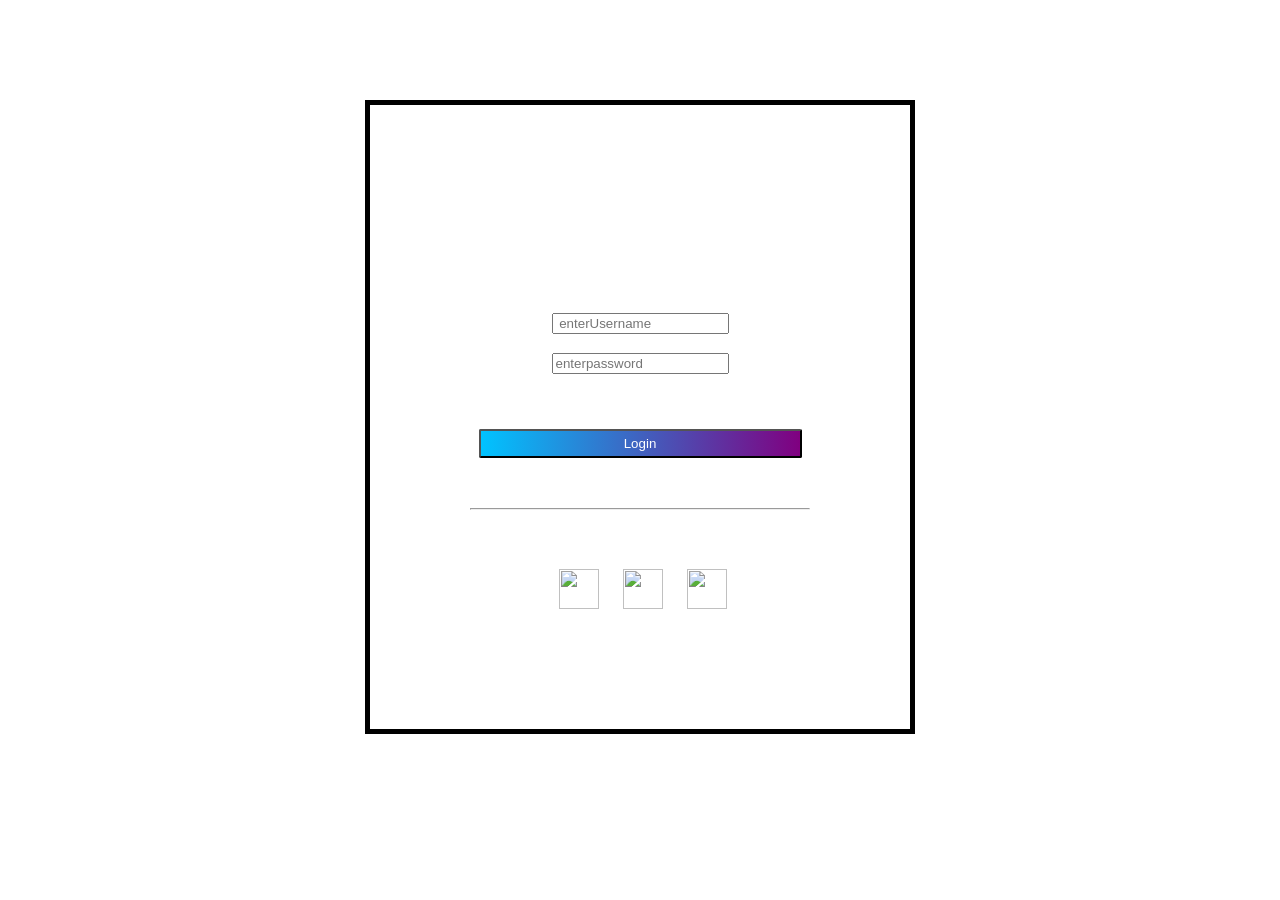
==== dashboard.html @ e5f2eb68 "Update dashboard.html" ====
<!DOCTYPE html>
<html lang="en">

<head>
    <meta charset="UTF-8">
    <meta name="viewport" content="width=device-width, initial-scale=1.0">

    <title>TaskFlow - Dashboard</title>

    <link rel="stylesheet" href="style.css">
</head>

<body>
<nav class="navbar">

    <div class="nav-logo">
        TaskFlow
    </div>

    <div class="nav-links">

        <a href="dashboard.html">Home</a>

        <a href="#taskList">Tasks</a>

        <a href="#about">About</a>

        <a href="#contact">Contact Us</a>
        <a href="#feedback">Feedback</a>

    </div>

</nav>
    <div class="dashboard">

        <h1>My To-Do List</h1>

        <p id="welcomeMessage">
            Welcome!
        </p>

        <button id="logoutBtn">
            Logout
        </button>
        <div class="stats-container">

    <div class="stat-card">
        <h3>Total</h3>
        <p id="totalTasks">0</p>
    </div>

    <div class="stat-card">
        <h3>Completed</h3>
        <p id="completedTasks">0</p>
    </div>

    <div class="stat-card">
        <h3>Pending</h3>
        <p id="pendingTasks">0</p>
    </div>

    <div class="stat-card">
        <h3>Progress</h3>
        <p id="taskProgress">0%</p>
    </div>

</div>

   

  
        <hr>

        <h2>Tasks</h2>

        <div class="task-input">

           <div class="task-input-area">

    <input
        type="text"
        id="taskInput"
        placeholder="Enter your task"
    >

    <select id="taskDuration">
         <option value="" selected disabled>Timing</option>
         <option value="0.5">30 Seconds</option>
        <option value="5">5 Minutes</option>
        <option value="15">15 Minutes</option>
        <option value="30">30 Minutes</option>
         <option value="45">45 Minutes</option>
        <option value="60">1 Hour</option>
        <option value="120">2 Hours</option>
         <option value="300">5 Hours</option>
         <option value="480">8 Hours</option>
         <option value="600">10 Hours</option>
         <option value="720">12 Hours</option>
         <option value="900">15 Hours</option>
         <option value="1080">18 Hours</option>
         <option value="1200">20 Hours</option>
         <option value="1320">22 Hours</option>
         <option value="1440">24 Hours</option>
    </select>
               <select id="taskPriority">
    <option value="high">🔴 High</option>
    <option value="medium" selected>🟡 Medium</option>
    <option value="low">🟢 Low</option>
</select>
               <input
    type="date"
    id="taskDueDate"
>

    <button
        type="button"
        id="addTaskBtn"
        class="add-task-btn"
    >
        Add Task
</button>


        </div>

        <ul id="taskList"></ul>

    </div>
        <section id="about" class="info-section">

    <h2>About TaskFlow</h2>

    <p>
        TaskFlow helps you organize your daily tasks,
        manage your time and stay productive.
    </p>

</section>
 <!-- =========================
     CONTACT US
     ========================= -->

<section id="contact" class="info-section">

    <h2>Contact Us</h2>

    <p>
        If you have any questions, need help, or want
        to contact the developer, you can reach us here.
    </p>

    <div class="contact-details">

        <div class="contact-item">
            <strong>📧 Email</strong>
            <a href="mailto:your-email@example.com">
                Todolistweb@gmail.com
            </a>
        </div>

        <div class="contact-item">
            <strong>📱 Phone</strong>
            <a href="tel:+911234567890">
                +91 9328321686 
            </a>
        </div>

        <div class="contact-item">
            <strong>📍 Location</strong>
            <span>
                Ahmedabad, India
            </span>
        </div>

    </div>

</section>


<!-- =========================
     FEEDBACK
     ========================= -->

<section id="feedback" class="info-section">

    <h2>Feedback & Report a Problem</h2>

    <p>
        Found a problem or have an idea to improve
        TaskFlow? Send your feedback to the developer.
    </p>

    <form id="feedbackForm">

        <label for="feedbackType">
            What would you like to send?
        </label>

        <select id="feedbackType" required>

            <option value="" selected disabled>
                Select an option
            </option>

            <option value="problem">
                🐞 Report a Problem
            </option>

            <option value="suggestion">
                💡 Suggest an Improvement
            </option>

            <option value="feedback">
                ⭐ General Feedback
            </option>

            <option value="other">
                ❓ Other
            </option>

        </select>


        <label for="feedbackName">
            Your Name
        </label>

        <input
            type="text"
            id="feedbackName"
            placeholder="Enter your name"
            required
        >


        <label for="feedbackEmail">
            Your Email
        </label>

        <input
            type="email"
            id="feedbackEmail"
            placeholder="Enter your email"
            required
        >


        <label for="feedbackMessage">
            Describe your problem or feedback
        </label>

        <textarea
            id="feedbackMessage"
            placeholder="Tell us what happened..."
            rows="6"
            required
        ></textarea>


        <button
            type="submit"
            id="sendFeedbackBtn"
        >
            Send Feedback
        </button>

    </form>

</section>


    <script src="script.js"></script>

</body>
---- style.css ----
/* =========================================
   TASKFLOW - CLASSIC DASHBOARD
   ========================================= */

* {
    box-sizing: border-box;
}

html,
body {
    margin: 0;
    padding: 0;
    min-height: 100%;
}

body {
    min-height: 100vh;
    padding: 30px 15px;

    font-family: Arial, Helvetica, sans-serif;

    color: #1f2937;

    background: #f4f6f9;

    overflow-x: hidden;
}


/* =========================================
   MAIN DASHBOARD
   ========================================= */

.dashboard {
    width: 100%;
    max-width: 1000px;

    margin: 0 auto;
    padding: 30px;

    background: #ffffff;

    border: 1px solid #e1e5eb;

    border-radius: 12px;

    box-shadow:
        0 4px 20px rgba(0, 0, 0, 0.08);
}


/* =========================================
   TITLE
   ========================================= */

.dashboard h1 {
    margin: 0 0 8px;

    font-size: 32px;

    color: #1e3a5f;
}

.dashboard h2 {
    margin-top: 25px;

    color: #26384d;
}


/* =========================================
   WELCOME
   ========================================= */

#welcomeMessage {
    margin: 0 0 18px;

    color: #6b7280;

    font-size: 15px;
}


/* =========================================
   LOGOUT
   ========================================= */

#logoutBtn {
    padding: 9px 18px;

    background: #ffffff;

    color: #dc3545;

    border: 1px solid #dc3545;

    border-radius: 6px;

    font-weight: 600;

    cursor: pointer;

    transition: 0.2s;
}

#logoutBtn:hover {
    background: #dc3545;

    color: #ffffff;
}


/* =========================================
   DIVIDER
   ========================================= */

.dashboard hr {
    height: 1px;

    margin: 25px 0;

    border: 0;

    background: #e5e7eb;
}


/* =========================================
   PRODUCTIVITY STATS
   ========================================= */

.stats-container {
    display: grid;

    grid-template-columns:
        repeat(4, 1fr);

    gap: 15px;

    margin: 25px 0;
}

.stat-card {
    padding: 18px;

    text-align: center;

    background: #f8fafc;

    border: 1px solid #e2e8f0;

    border-radius: 10px;

    box-shadow:
        0 2px 7px rgba(0, 0, 0, 0.04);

    transition: 0.2s;
}

.stat-card:hover {
    transform: translateY(-2px);

    box-shadow:
        0 5px 12px rgba(0, 0, 0, 0.08);
}

.stat-card h3 {
    margin: 0 0 8px;

    color: #64748b;

    font-size: 13px;

    text-transform: uppercase;
}

.stat-card p {
    margin: 0;

    color: #2563eb;

    font-size: 27px;

    font-weight: bold;
}


/* =========================================
   INPUT AREA
   ========================================= */

.task-input {
    width: 100%;
}

.task-input-area {
    display: flex;

    align-items: center;

    gap: 10px;

    width: 100%;
}


/* =========================================
   TASK INPUT
   ========================================= */

#taskInput {
    flex: 1;

    min-width: 0;

    padding: 12px 14px;

    background: #ffffff;

    color: #1f2937;

    border: 1px solid #cbd5e1;

    border-radius: 6px;

    outline: none;

    font-size: 15px;

    transition: 0.2s;
}

#taskInput::placeholder {
    color: #9ca3af;
}

#taskInput:focus {
    border-color: #2563eb;

    box-shadow:
        0 0 0 3px rgba(37, 99, 235, 0.1);
}


/* =========================================
   TIMING
   ========================================= */

#taskDuration {
    padding: 12px;

    background: #ffffff;

    color: #374151;

    border: 1px solid #cbd5e1;

    border-radius: 6px;

    outline: none;

    cursor: pointer;

    font-size: 14px;
}

#taskDuration:focus {
    border-color: #2563eb;
}


/* =========================================
   PRIORITY
   ========================================= */

#taskPriority {
    padding: 12px;

    background: #ffffff;

    color: #374151;

    border: 1px solid #cbd5e1;

    border-radius: 6px;

    outline: none;

    cursor: pointer;

    font-size: 14px;
}

#taskPriority:focus {
    border-color: #2563eb;
}


/* =========================================
   DUE DATE
   ========================================= */

#taskDueDate {
    padding: 12px;

    background: #ffffff;

    color: #374151;

    border: 1px solid #cbd5e1;

    border-radius: 6px;

    outline: none;

    cursor: pointer;

    font-size: 14px;
}

#taskDueDate:focus {
    border-color: #2563eb;
}


/* =========================================
   ADD TASK BUTTON
   ========================================= */

.add-task-btn {
    padding: 12px 20px;

    background: #2563eb;

    color: #ffffff;

    border: 1px solid #2563eb;

    border-radius: 6px;

    font-weight: 600;

    cursor: pointer;

    white-space: nowrap;

    transition: 0.2s;
}

.add-task-btn:hover {
    background: #1d4ed8;

    border-color: #1d4ed8;
}


/* =========================================
   TASK LIST
   ========================================= */

#taskList {
    margin: 25px 0 0;

    padding: 0;

    list-style: none;
}


/* =========================================
   TASK CARD
   ========================================= */

#taskList li {
    margin-bottom: 12px;

    padding: 16px;

    background: #ffffff;

    border: 1px solid #e2e8f0;

    border-radius: 8px;

    box-shadow:
        0 2px 6px rgba(0, 0, 0, 0.04);

    transition: 0.2s;
}

#taskList li:hover {
    border-color: #cbd5e1;

    box-shadow:
        0 4px 10px rgba(0, 0, 0, 0.07);
}


/* =========================================
   CHECKBOX
   ========================================= */

#taskList input[type="checkbox"] {
    width: 17px;

    height: 17px;

    accent-color: #2563eb;

    cursor: pointer;
}


/* =========================================
   TASK TEXT
   ========================================= */

#taskList span {
    color: #1f2937;

    word-break: break-word;
}


/* =========================================
   TIMER
   ========================================= */

.task-timer {
    display: inline-block;

    margin: 10px 0;

    padding: 6px 10px;

    color: #2563eb;

    background: #eff6ff;

    border: 1px solid #bfdbfe;

    border-radius: 5px;

    font-size: 14px;

    font-weight: 600;
}


/* =========================================
   PRIORITY TEXT
   ========================================= */

.task-priority {
    margin-left: 8px;

    color: #475569;

    font-size: 12px;

    font-weight: 600;
}


/* =========================================
   DUE DATE TEXT
   ========================================= */

.task-due-date {
    margin-left: 8px;

    color: #64748b;

    font-size: 12px;
}


/* =========================================
   TASK BUTTONS
   ========================================= */

#taskList button {
    padding: 7px 12px;

    border-radius: 5px;

    font-weight: 600;

    cursor: pointer;

    transition: 0.2s;
}


/* EDIT */

#taskList button:first-of-type {
    background: #ffffff;

    color: #2563eb;

    border: 1px solid #2563eb;
}

#taskList button:first-of-type:hover {
    background: #2563eb;

    color: #ffffff;
}


/* DELETE */

#taskList button:last-of-type {
    background: #ffffff;

    color: #dc3545;

    border: 1px solid #dc3545;
}

#taskList button:last-of-type:hover {
    background: #dc3545;

    color: #ffffff;
}


/* =========================================
   MOBILE
   ========================================= */

@media (max-width: 700px) {

    body {
        padding: 10px;
    }

    .dashboard {
        width: 100%;

        padding: 20px 15px;

        border-radius: 10px;
    }

    .dashboard h1 {
        font-size: 27px;
    }

    .stats-container {
        grid-template-columns:
            repeat(2, 1fr);
    }

    .task-input-area {
        flex-direction: column;

        align-items: stretch;
    }

    #taskInput,
    #taskDuration,
    #taskPriority,
    #taskDueDate,
    .add-task-btn {
        width: 100%;
    }

    #taskList li {
        width: 100%;
    }

    .task-timer {
        width: auto;

        text-align: center;
    }

    #taskList button {
        margin-top: 5px;
    }
}
 /* =========================================
   NAVBAR
   ========================================= */

.navbar {
    max-width: 1000px;

    margin: 0 auto 15px;

    padding: 15px 25px;

    background: #ffffff;

    border: 1px solid #e1e5eb;

    border-radius: 10px;

    box-shadow:
        0 3px 12px rgba(0, 0, 0, 0.06);

    display: flex;

    align-items: center;

    justify-content: space-between;
}

.nav-logo {
    font-size: 22px;

    font-weight: bold;

    color: #1e3a5f;
}

.nav-links {
    display: flex;

    gap: 25px;

    align-items: center;
}

.nav-links a {
    color: #475569;

    text-decoration: none;

    font-size: 14px;

    font-weight: 600;
}

.nav-links a:hover {
    color: #2563eb;
}


/* =========================================
   ABOUT + CONTACT
   ========================================= */

.info-section {
    max-width: 1000px;

    margin: 20px auto;

    padding: 30px;

    background: #ffffff;

    border: 1px solid #e1e5eb;

    border-radius: 10px;

    box-shadow:
        0 3px 12px rgba(0, 0, 0, 0.05);
}

.info-section h2 {
    margin-top: 0;

    color: #1e3a5f;
}

.info-section p {
    color: #64748b;

    line-height: 1.6;
}


/* =========================================
   FEEDBACK FORM
   ========================================= */

#contactForm {
    display: flex;

    flex-direction: column;

    gap: 10px;

    max-width: 600px;
}

#contactForm label {
    margin-top: 8px;

    color: #374151;

    font-size: 14px;

    font-weight: 600;
}

#contactForm input,
#contactForm select,
#contactForm textarea {
    width: 100%;

    padding: 12px;

    background: #ffffff;

    color: #1f2937;

    border: 1px solid #cbd5e1;

    border-radius: 6px;

    outline: none;

    font-family: inherit;
}

#contactForm textarea {
    resize: vertical;
}

#contactForm input:focus,
#contactForm select:focus,
#contactForm textarea:focus {
    border-color: #2563eb;
}

#sendFeedbackBtn {
    width: fit-content;

    margin-top: 8px;

    padding: 11px 22px;

    background: #2563eb;

    color: #ffffff;

    border: none;

    border-radius: 6px;

    font-weight: 600;

    cursor: pointer;
}

#sendFeedbackBtn:hover {
    background: #1d4ed8;
}


/* =========================================
   MOBILE
   ========================================= */

@media (max-width: 700px) {

    .navbar {
        flex-direction: column;

        gap: 15px;
    }

    .nav-links {
        width: 100%;

        justify-content: center;

        flex-wrap: wrap;

        gap: 15px;
    }

    .info-section {
        margin: 15px 0;

        padding: 20px;
    }
}
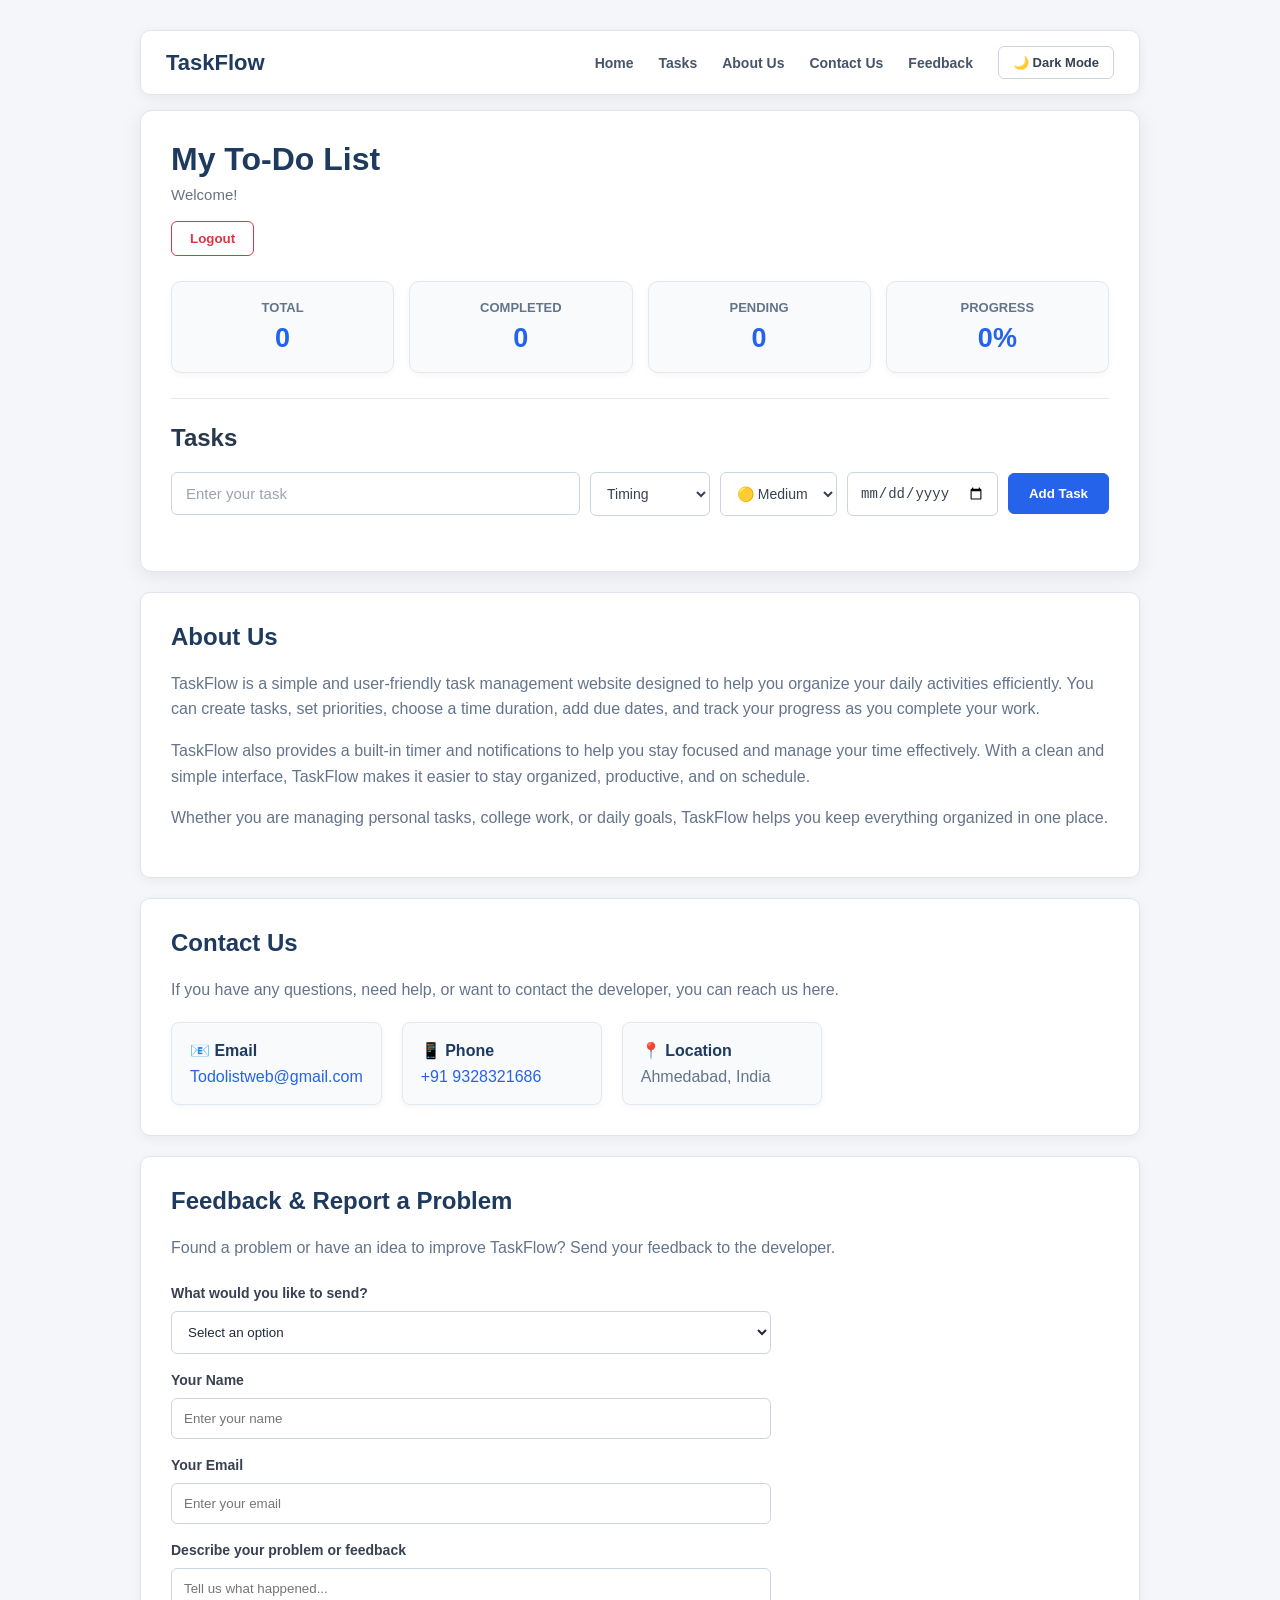
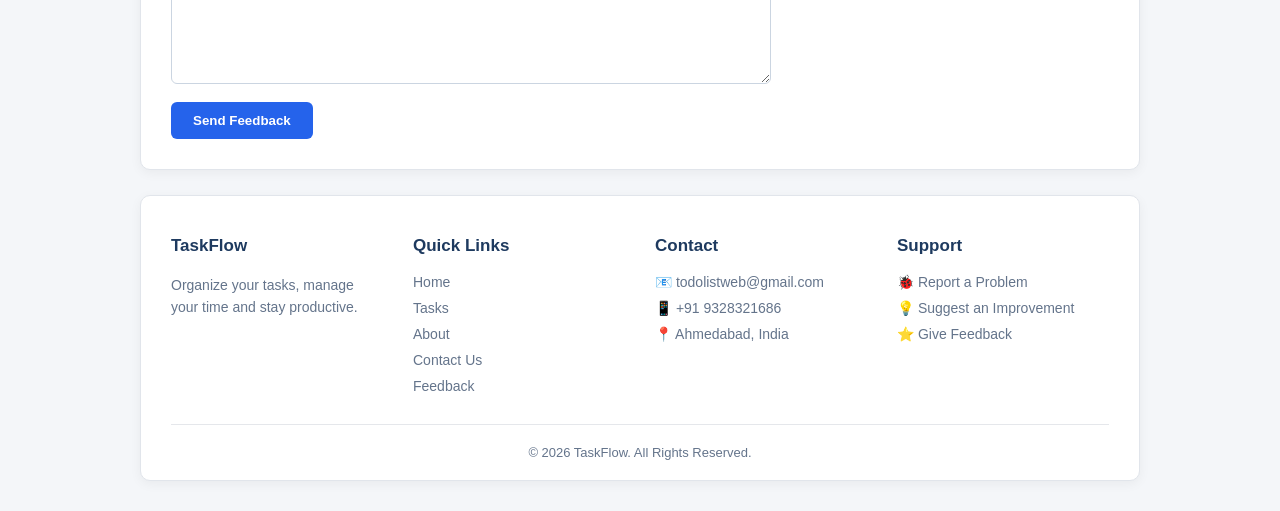
==== commit 41f856a3: "Add files via upload" ====
--- a/dashboard.html
+++ b/dashboard.html
@@ -1,274 +1,384 @@
-<!DOCTYPE html>
-<html lang="en">
-
-<head>
-    <meta charset="UTF-8">
-    <meta name="viewport" content="width=device-width, initial-scale=1.0">
-
-    <title>TaskFlow - Dashboard</title>
-
-    <link rel="stylesheet" href="style.css">
-</head>
-
-<body>
-<nav class="navbar">
-
-    <div class="nav-logo">
-        TaskFlow
-    </div>
-
-    <div class="nav-links">
-
-        <a href="dashboard.html">Home</a>
-
-        <a href="#taskList">Tasks</a>
-
-        <a href="#about">About</a>
-
-        <a href="#contact">Contact Us</a>
-        <a href="#feedback">Feedback</a>
-
-    </div>
-
-</nav>
-    <div class="dashboard">
-
-        <h1>My To-Do List</h1>
-
-        <p id="welcomeMessage">
-            Welcome!
-        </p>
-
-        <button id="logoutBtn">
-            Logout
-        </button>
-        <div class="stats-container">
-
-    <div class="stat-card">
-        <h3>Total</h3>
-        <p id="totalTasks">0</p>
-    </div>
-
-    <div class="stat-card">
-        <h3>Completed</h3>
-        <p id="completedTasks">0</p>
-    </div>
-
-    <div class="stat-card">
-        <h3>Pending</h3>
-        <p id="pendingTasks">0</p>
-    </div>
-
-    <div class="stat-card">
-        <h3>Progress</h3>
-        <p id="taskProgress">0%</p>
-    </div>
-
-</div>
-
-   
-
-  
-        <hr>
-
-        <h2>Tasks</h2>
-
-        <div class="task-input">
-
-           <div class="task-input-area">
-
-    <input
-        type="text"
-        id="taskInput"
-        placeholder="Enter your task"
-    >
-
-    <select id="taskDuration">
-         <option value="" selected disabled>Timing</option>
-         <option value="0.5">30 Seconds</option>
-        <option value="5">5 Minutes</option>
-        <option value="15">15 Minutes</option>
-        <option value="30">30 Minutes</option>
-         <option value="45">45 Minutes</option>
-        <option value="60">1 Hour</option>
-        <option value="120">2 Hours</option>
-         <option value="300">5 Hours</option>
-         <option value="480">8 Hours</option>
-         <option value="600">10 Hours</option>
-         <option value="720">12 Hours</option>
-         <option value="900">15 Hours</option>
-         <option value="1080">18 Hours</option>
-         <option value="1200">20 Hours</option>
-         <option value="1320">22 Hours</option>
-         <option value="1440">24 Hours</option>
-    </select>
-               <select id="taskPriority">
-    <option value="high">🔴 High</option>
-    <option value="medium" selected>🟡 Medium</option>
-    <option value="low">🟢 Low</option>
-</select>
-               <input
-    type="date"
-    id="taskDueDate"
->
-
-    <button
-        type="button"
-        id="addTaskBtn"
-        class="add-task-btn"
-    >
-        Add Task
-</button>
-
-
-        </div>
-
-        <ul id="taskList"></ul>
-
-    </div>
-        <section id="about" class="info-section">
-
-    <h2>About TaskFlow</h2>
-
-    <p>
-        TaskFlow helps you organize your daily tasks,
-        manage your time and stay productive.
-    </p>
-
-</section>
- <!-- =========================
-     CONTACT US
-     ========================= -->
-
-<section id="contact" class="info-section">
-
-    <h2>Contact Us</h2>
-
-    <p>
-        If you have any questions, need help, or want
-        to contact the developer, you can reach us here.
-    </p>
-
-    <div class="contact-details">
-
-        <div class="contact-item">
-            <strong>📧 Email</strong>
-            <a href="mailto:your-email@example.com">
-                Todolistweb@gmail.com
-            </a>
-        </div>
-
-        <div class="contact-item">
-            <strong>📱 Phone</strong>
-            <a href="tel:+911234567890">
-                +91 9328321686 
-            </a>
-        </div>
-
-        <div class="contact-item">
-            <strong>📍 Location</strong>
-            <span>
-                Ahmedabad, India
-            </span>
-        </div>
-
-    </div>
-
-</section>
-
-
-<!-- =========================
-     FEEDBACK
-     ========================= -->
-
-<section id="feedback" class="info-section">
-
-    <h2>Feedback & Report a Problem</h2>
-
-    <p>
-        Found a problem or have an idea to improve
-        TaskFlow? Send your feedback to the developer.
-    </p>
-
-    <form id="feedbackForm">
-
-        <label for="feedbackType">
-            What would you like to send?
-        </label>
-
-        <select id="feedbackType" required>
-
-            <option value="" selected disabled>
-                Select an option
-            </option>
-
-            <option value="problem">
-                🐞 Report a Problem
-            </option>
-
-            <option value="suggestion">
-                💡 Suggest an Improvement
-            </option>
-
-            <option value="feedback">
-                ⭐ General Feedback
-            </option>
-
-            <option value="other">
-                ❓ Other
-            </option>
-
-        </select>
-
-
-        <label for="feedbackName">
-            Your Name
-        </label>
-
-        <input
-            type="text"
-            id="feedbackName"
-            placeholder="Enter your name"
-            required
-        >
-
-
-        <label for="feedbackEmail">
-            Your Email
-        </label>
-
-        <input
-            type="email"
-            id="feedbackEmail"
-            placeholder="Enter your email"
-            required
-        >
-
-
-        <label for="feedbackMessage">
-            Describe your problem or feedback
-        </label>
-
-        <textarea
-            id="feedbackMessage"
-            placeholder="Tell us what happened..."
-            rows="6"
-            required
-        ></textarea>
-
-
-        <button
-            type="submit"
-            id="sendFeedbackBtn"
-        >
-            Send Feedback
-        </button>
-
-    </form>
-
-</section>
-
-
-    <script src="script.js"></script>
-
-</body>
+<!DOCTYPE html>
+<html lang="en">
+
+<head>
+    <meta charset="UTF-8">
+    <meta name="viewport" content="width=device-width, initial-scale=1.0">
+
+    <title>TaskFlow - Dashboard</title>
+
+    <link rel="stylesheet" href="style.css">
+</head>
+
+<body>
+<nav class="navbar">
+
+    <div class="nav-logo">
+        TaskFlow
+    </div>
+
+    <div class="nav-links">
+
+        <a href="dashboard.html">Home</a>
+
+        <a href="#taskList">Tasks</a>
+
+        <a href="#about">About Us</a>
+
+        <a href="#contact">Contact Us</a>
+        <a href="#feedback">Feedback</a>
+        <button id="themeToggle" type="button">
+    🌙 Dark Mode
+</button>
+
+    </div>
+
+</nav>
+    <div class="dashboard">
+
+        <h1>My To-Do List</h1>
+
+        <p id="welcomeMessage">
+            Welcome!
+        </p>
+
+        <button type="button" id="logoutBtn">
+            Logout
+        </button>
+        <div class="stats-container">
+
+    <div class="stat-card">
+        <h3>Total</h3>
+        <p id="totalTasks">0</p>
+    </div>
+
+    <div class="stat-card">
+        <h3>Completed</h3>
+        <p id="completedTasks">0</p>
+    </div>
+
+    <div class="stat-card">
+        <h3>Pending</h3>
+        <p id="pendingTasks">0</p>
+    </div>
+
+    <div class="stat-card">
+        <h3>Progress</h3>
+        <p id="taskProgress">0%</p>
+    </div>
+
+</div>
+
+   
+
+  
+        <hr>
+
+        <h2>Tasks</h2>
+
+        <div class="task-input">
+
+           <div class="task-input-area">
+
+    <input
+        type="text"
+        id="taskInput"
+        placeholder="Enter your task"
+    >
+
+    <select id="taskDuration">
+         <option value="" selected disabled>Timing</option>
+         <option value="0.5">30 Seconds</option>
+        <option value="5">5 Minutes</option>
+        <option value="15">15 Minutes</option>
+        <option value="30">30 Minutes</option>
+         <option value="45">45 Minutes</option>
+        <option value="60">1 Hour</option>
+        <option value="120">2 Hours</option>
+         <option value="300">5 Hours</option>
+         <option value="480">8 Hours</option>
+         <option value="600">10 Hours</option>
+         <option value="720">12 Hours</option>
+         <option value="900">15 Hours</option>
+         <option value="1080">18 Hours</option>
+         <option value="1200">20 Hours</option>
+         <option value="1320">22 Hours</option>
+         <option value="1440">24 Hours</option>
+    </select>
+               <select id="taskPriority">
+    <option value="high">🔴 High</option>
+    <option value="medium" selected>🟡 Medium</option>
+    <option value="low">🟢 Low</option>
+</select>
+               <input
+    type="date"
+    id="taskDueDate"
+>
+
+    <button
+        type="button"
+        id="addTaskBtn"
+        class="add-task-btn"
+    >
+        Add Task
+</button>
+
+
+        </div>
+
+        </div>
+
+        <ul id="taskList"></ul>
+
+    </div>
+        <section id="about" class="info-section">
+
+    <h2>About Us</h2>
+
+   <p>
+    TaskFlow is a simple and user-friendly task management website
+    designed to help you organize your daily activities efficiently.
+    You can create tasks, set priorities, choose a time duration,
+    add due dates, and track your progress as you complete your work.
+</p>
+
+<p>
+    TaskFlow also provides a built-in timer and notifications to help
+    you stay focused and manage your time effectively. With a clean
+    and simple interface, TaskFlow makes it easier to stay organized,
+    productive, and on schedule.
+</p>
+
+<p>
+    Whether you are managing personal tasks, college work, or daily
+    goals, TaskFlow helps you keep everything organized in one place.
+</p>
+
+</section>
+ <!-- =========================
+     CONTACT US
+     ========================= -->
+
+<section id="contact" class="info-section">
+
+    <h2>Contact Us</h2>
+
+    <p>
+        If you have any questions, need help, or want
+        to contact the developer, you can reach us here.
+    </p>
+
+    <div class="contact-details">
+
+        <div class="contact-item">
+            <strong>📧 Email</strong>
+            <a href="mailto:todolistweb@gmail.com">
+                Todolistweb@gmail.com
+            </a>
+        </div>
+
+        <div class="contact-item">
+            <strong>📱 Phone</strong>
+            <a href="tel:+919328321686">
+                +91 9328321686  
+            </a>
+        </div>
+
+        <div class="contact-item">
+            <strong>📍 Location</strong>
+            <span>
+                Ahmedabad, India
+            </span>
+        </div>
+
+    </div>
+
+</section>
+
+
+<!-- =========================
+     FEEDBACK
+     ========================= -->
+
+<section id="feedback" class="info-section">
+
+    <h2>Feedback & Report a Problem</h2>
+
+    <p>
+        Found a problem or have an idea to improve
+        TaskFlow? Send your feedback to the developer.
+    </p>
+
+    <form id="feedbackForm">
+
+        <label for="feedbackType">
+            What would you like to send?
+        </label>
+
+        <select id="feedbackType" required>
+
+            <option value="" selected disabled>
+                Select an option
+            </option>
+
+            <option value="problem">
+                🐞 Report a Problem
+            </option>
+
+            <option value="suggestion">
+                💡 Suggest an Improvement
+            </option>
+
+            <option value="feedback">
+                ⭐ General Feedback
+            </option>
+
+            <option value="other">
+                ❓ Other
+            </option>
+
+        </select>
+
+
+        <label for="feedbackName">
+            Your Name
+        </label>
+
+        <input
+            type="text"
+            id="feedbackName"
+            placeholder="Enter your name"
+            required
+        >
+
+
+        <label for="feedbackEmail">
+            Your Email
+        </label>
+
+        <input
+            type="email"
+            id="feedbackEmail"
+            placeholder="Enter your email"
+            required
+        >
+
+
+        <label for="feedbackMessage">
+            Describe your problem or feedback
+        </label>
+
+        <textarea
+            id="feedbackMessage"
+            placeholder="Tell us what happened..."
+            rows="6"
+            required
+        ></textarea>
+
+
+        <button
+            type="submit"
+            id="sendFeedbackBtn"
+        >
+            Send Feedback
+        </button>
+
+    </form>
+
+</section>
+<!-- =========================
+     FOOTER
+     ========================= -->
+
+<footer class="site-footer">
+
+    <div class="footer-container">
+
+        <!-- TaskFlow -->
+        <div class="footer-column">
+
+            <h3>TaskFlow</h3>
+
+            <p>
+                Organize your tasks, manage your time
+                and stay productive.
+            </p>
+
+        </div>
+
+
+        <!-- Quick Links -->
+        <div class="footer-column">
+
+            <h3>Quick Links</h3>
+
+            <a href="dashboard.html">Home</a>
+
+            <a href="#taskList">Tasks</a>
+
+            <a href="#about">About</a>
+
+            <a href="#contact">Contact Us</a>
+
+            <a href="#feedback">Feedback</a>
+
+        </div>
+
+
+        <!-- Contact -->
+        <div class="footer-column">
+
+            <h3>Contact</h3>
+
+            <a href="mailto:todolistweb@gmail.com">
+                📧 todolistweb@gmail.com
+            </a>
+
+            <a href="tel:+919328321686">
+                📱 +91 9328321686
+            </a>
+
+            <span>
+                📍 Ahmedabad, India
+            </span>
+
+        </div>
+
+
+        <!-- Support -->
+        <div class="footer-column">
+
+            <h3>Support</h3>
+
+            <a href="#feedback">
+                🐞 Report a Problem
+            </a>
+
+            <a href="#feedback">
+                💡 Suggest an Improvement
+            </a>
+
+            <a href="#feedback">
+                ⭐ Give Feedback
+            </a>
+
+        </div>
+
+    </div>
+
+
+    <!-- Copyright -->
+
+    <div class="footer-bottom">
+
+        <p>
+            © 2026 TaskFlow. All Rights Reserved.
+        </p>
+
+    </div>
+
+</footer>
+<script src="script.js" charset="UTF-8"></script>
+
+</body>
+</html>
--- a/style.css
+++ b/style.css
@@ -677,7 +677,7 @@
    FEEDBACK FORM
    ========================================= */
 
-#contactForm {
+#feedbackForm {
     display: flex;
 
     flex-direction: column;
@@ -687,7 +687,7 @@
     max-width: 600px;
 }
 
-#contactForm label {
+#feedbackForm label {
     margin-top: 8px;
 
     color: #374151;
@@ -697,9 +697,9 @@
     font-weight: 600;
 }
 
-#contactForm input,
-#contactForm select,
-#contactForm textarea {
+#feedbackForm input,
+#feedbackForm select,
+#feedbackForm textarea {
     width: 100%;
 
     padding: 12px;
@@ -717,13 +717,13 @@
     font-family: inherit;
 }
 
-#contactForm textarea {
+#feedbackForm textarea {
     resize: vertical;
 }
 
-#contactForm input:focus,
-#contactForm select:focus,
-#contactForm textarea:focus {
+#feedbackForm input:focus,
+#feedbackForm select:focus,
+#feedbackForm textarea:focus { 
     border-color: #2563eb;
 }
 
@@ -780,3 +780,514 @@
         padding: 20px;
     }
 }
+/* CONTACT DETAILS */
+
+.contact-details {
+    display: flex;
+
+    gap: 20px;
+
+    flex-wrap: wrap;
+
+    margin-top: 20px;
+}
+
+.contact-item {
+    min-width: 200px;
+
+    padding: 18px;
+
+    background: #f8fafc;
+
+    border: 1px solid #e2e8f0;
+
+    border-radius: 8px;
+
+    display: flex;
+
+    flex-direction: column;
+
+    gap: 8px;
+}
+
+.contact-item strong {
+    color: #1e3a5f;
+}
+
+.contact-item a {
+    color: #2563eb;
+
+    text-decoration: none;
+}
+
+.contact-item a:hover {
+    text-decoration: underline;
+}
+
+.contact-item span {
+    color: #64748b;
+}
+ /* CONTACT BOXES */
+
+.contact-details {
+    display: flex;
+    gap: 20px;
+    flex-wrap: wrap;
+    margin-top: 20px;
+}
+
+.contact-item {
+    min-width: 200px;
+    padding: 18px;
+
+    background: #f8fafc;
+
+    border: 1px solid #e2e8f0;
+
+    border-radius: 8px;
+
+    display: flex;
+    flex-direction: column;
+
+    gap: 8px;
+
+    box-shadow: 0 2px 6px rgba(0, 0, 0, 0.04);
+}
+
+.contact-item strong {
+    color: #1e3a5f;
+}
+
+.contact-item a {
+    color: #2563eb;
+    text-decoration: none;
+}
+
+.contact-item a:hover {
+    text-decoration: underline;
+}
+
+.contact-item span {
+    color: #64748b;
+}
+/* =========================================
+   DARK / LIGHT MODE BUTTON
+   ========================================= */
+
+#themeToggle {
+    padding: 8px 14px;
+
+    background: #ffffff;
+
+    color: #374151;
+
+    border: 1px solid #cbd5e1;
+
+    border-radius: 6px;
+
+    font-size: 13px;
+
+    font-weight: 600;
+
+    cursor: pointer;
+
+    transition: 0.2s;
+}
+
+#themeToggle:hover {
+    background: #f1f5f9;
+}
+
+
+/* =========================================
+   DARK MODE
+   ========================================= */
+
+body.dark-mode {
+    background: #111827;
+
+    color: #e5e7eb;
+}
+
+
+/* Navbar */
+
+body.dark-mode .navbar {
+    background: #1f2937;
+
+    border-color: #374151;
+}
+
+
+/* Logo */
+
+body.dark-mode .nav-logo {
+    color: #ffffff;
+}
+
+
+/* Navbar Links */
+
+body.dark-mode .nav-links a {
+    color: #d1d5db;
+}
+
+body.dark-mode .nav-links a:hover {
+    color: #60a5fa;
+}
+
+
+/* Dashboard */
+
+body.dark-mode .dashboard {
+    background: #1f2937;
+
+    border-color: #374151;
+}
+
+
+/* Headings */
+
+body.dark-mode .dashboard h1,
+body.dark-mode .dashboard h2 {
+    color: #ffffff;
+}
+
+
+/* Welcome */
+
+body.dark-mode #welcomeMessage {
+    color: #9ca3af;
+}
+
+
+/* Stats */
+
+body.dark-mode .stat-card {
+    background: #111827;
+
+    border-color: #374151;
+}
+
+body.dark-mode .stat-card h3 {
+    color: #9ca3af;
+}
+
+body.dark-mode .stat-card p {
+    color: #60a5fa;
+}
+
+
+/* Inputs */
+
+body.dark-mode #taskInput,
+body.dark-mode #taskDuration,
+body.dark-mode #taskPriority,
+body.dark-mode #taskDueDate {
+    background: #111827;
+
+    color: #e5e7eb;
+
+    border-color: #4b5563;
+}
+
+
+/* Task Cards */
+
+body.dark-mode #taskList li {
+    background: #1f2937;
+
+    border-color: #374151;
+}
+
+body.dark-mode #taskList span {
+    color: #e5e7eb;
+}
+
+
+/* Timer */
+
+body.dark-mode .task-timer {
+    background: #172554;
+
+    color: #93c5fd;
+
+    border-color: #1e40af;
+}
+
+
+/* About / Contact / Feedback */
+
+body.dark-mode .info-section {
+    background: #1f2937;
+
+    border-color: #374151;
+}
+
+body.dark-mode .info-section h2 {
+    color: #ffffff;
+}
+
+body.dark-mode .info-section p {
+    color: #9ca3af;
+}
+
+
+/* Contact Boxes */
+
+body.dark-mode .contact-item {
+    background: #111827;
+
+    border-color: #374151;
+}
+
+body.dark-mode .contact-item strong {
+    color: #ffffff;
+}
+
+body.dark-mode .contact-item span {
+    color: #9ca3af;
+}
+
+
+/* Feedback Form */
+
+body.dark-mode #feedbackForm label {
+    color: #d1d5db;
+}
+
+body.dark-mode #feedbackForm input,
+body.dark-mode #feedbackForm select,
+body.dark-mode #feedbackForm textarea {
+    background: #111827;
+
+    color: #e5e7eb;
+
+    border-color: #4b5563;
+}
+
+
+/* Theme Button in Dark Mode */
+
+body.dark-mode #themeToggle {
+    background: #374151;
+
+    color: #ffffff;
+
+    border-color: #4b5563;
+}
+/* =========================================
+   FOOTER
+   ========================================= */
+
+.footer {
+    max-width: 1000px;
+
+    margin: 25px auto 0;
+
+    padding: 20px;
+
+    text-align: center;
+
+    color: #64748b;
+
+    font-size: 13px;
+}
+
+.footer p {
+    margin: 0;
+}
+
+
+/* DARK MODE */
+
+body.dark-mode .footer {
+    color: #9ca3af;
+}
+
+body.dark-mode #themeToggle:hover {
+    background: #4b5563;
+}
+/* =========================================
+   PROFESSIONAL FOOTER
+   ========================================= */
+
+.site-footer {
+    max-width: 1000px;
+
+    margin: 25px auto 0;
+
+    padding: 40px 30px 20px;
+
+    background: #ffffff;
+
+    border: 1px solid #e1e5eb;
+
+    border-radius: 10px;
+
+    box-shadow:
+        0 3px 12px rgba(0, 0, 0, 0.05);
+}
+
+
+/* FOOTER COLUMNS */
+
+.footer-container {
+    display: grid;
+
+    grid-template-columns:
+        repeat(4, 1fr);
+
+    gap: 30px;
+}
+
+
+/* COLUMN */
+
+.footer-column {
+    display: flex;
+
+    flex-direction: column;
+
+    gap: 10px;
+}
+
+
+/* HEADINGS */
+
+.footer-column h3 {
+    margin: 0 0 8px;
+
+    color: #1e3a5f;
+
+    font-size: 17px;
+}
+
+
+/* TEXT */
+
+.footer-column p {
+    margin: 0;
+
+    color: #64748b;
+
+    line-height: 1.6;
+
+    font-size: 14px;
+}
+
+
+/* LINKS */
+
+.footer-column a {
+    color: #64748b;
+
+    text-decoration: none;
+
+    font-size: 14px;
+
+    transition: 0.2s;
+}
+
+
+.footer-column a:hover {
+    color: #2563eb;
+}
+
+
+/* LOCATION */
+
+.footer-column span {
+    color: #64748b;
+
+    font-size: 14px;
+}
+
+
+/* COPYRIGHT */
+
+.footer-bottom {
+    margin-top: 30px;
+
+    padding-top: 20px;
+
+    border-top: 1px solid #e5e7eb;
+
+    text-align: center;
+}
+
+
+.footer-bottom p {
+    margin: 0;
+
+    color: #64748b;
+
+    font-size: 13px;
+}
+
+
+/* =========================================
+   DARK MODE
+   ========================================= */
+
+body.dark-mode .site-footer {
+    background: #1f2937;
+
+    border-color: #374151;
+}
+
+
+body.dark-mode .footer-column h3 {
+    color: #ffffff;
+}
+
+
+body.dark-mode .footer-column p,
+body.dark-mode .footer-column a,
+body.dark-mode .footer-column span {
+    color: #9ca3af;
+}
+
+
+body.dark-mode .footer-column a:hover {
+    color: #60a5fa;
+}
+
+
+body.dark-mode .footer-bottom {
+    border-color: #374151;
+}
+
+
+body.dark-mode .footer-bottom p {
+    color: #9ca3af;
+}
+
+
+/* =========================================
+   MOBILE
+   ========================================= */
+
+@media (max-width: 700px) {
+
+    .site-footer {
+        padding: 30px 20px 20px;
+    }
+
+
+    .footer-container {
+        grid-template-columns: 1fr 1fr;
+
+        gap: 25px;
+    }
+
+}
+
+
+@media (max-width: 450px) {
+
+    .footer-container {
+        grid-template-columns: 1fr;
+    }
+
+}
